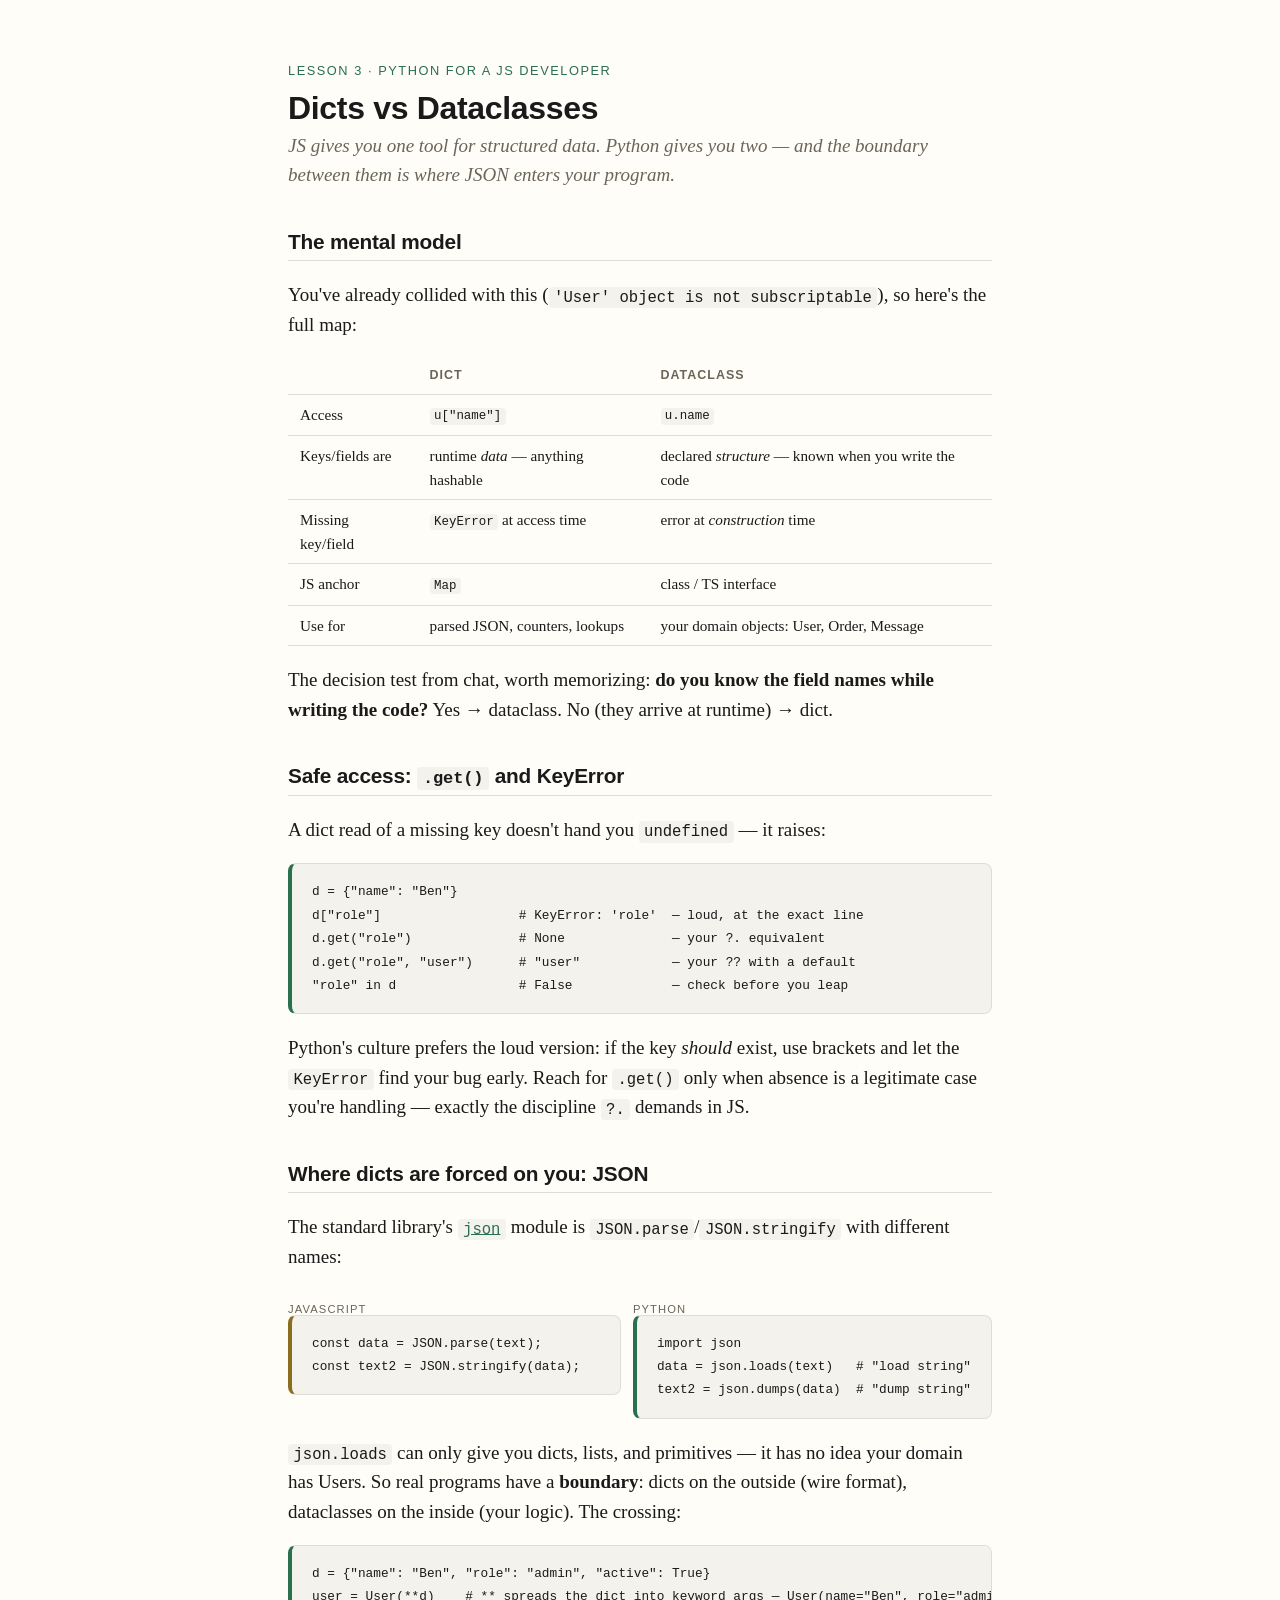
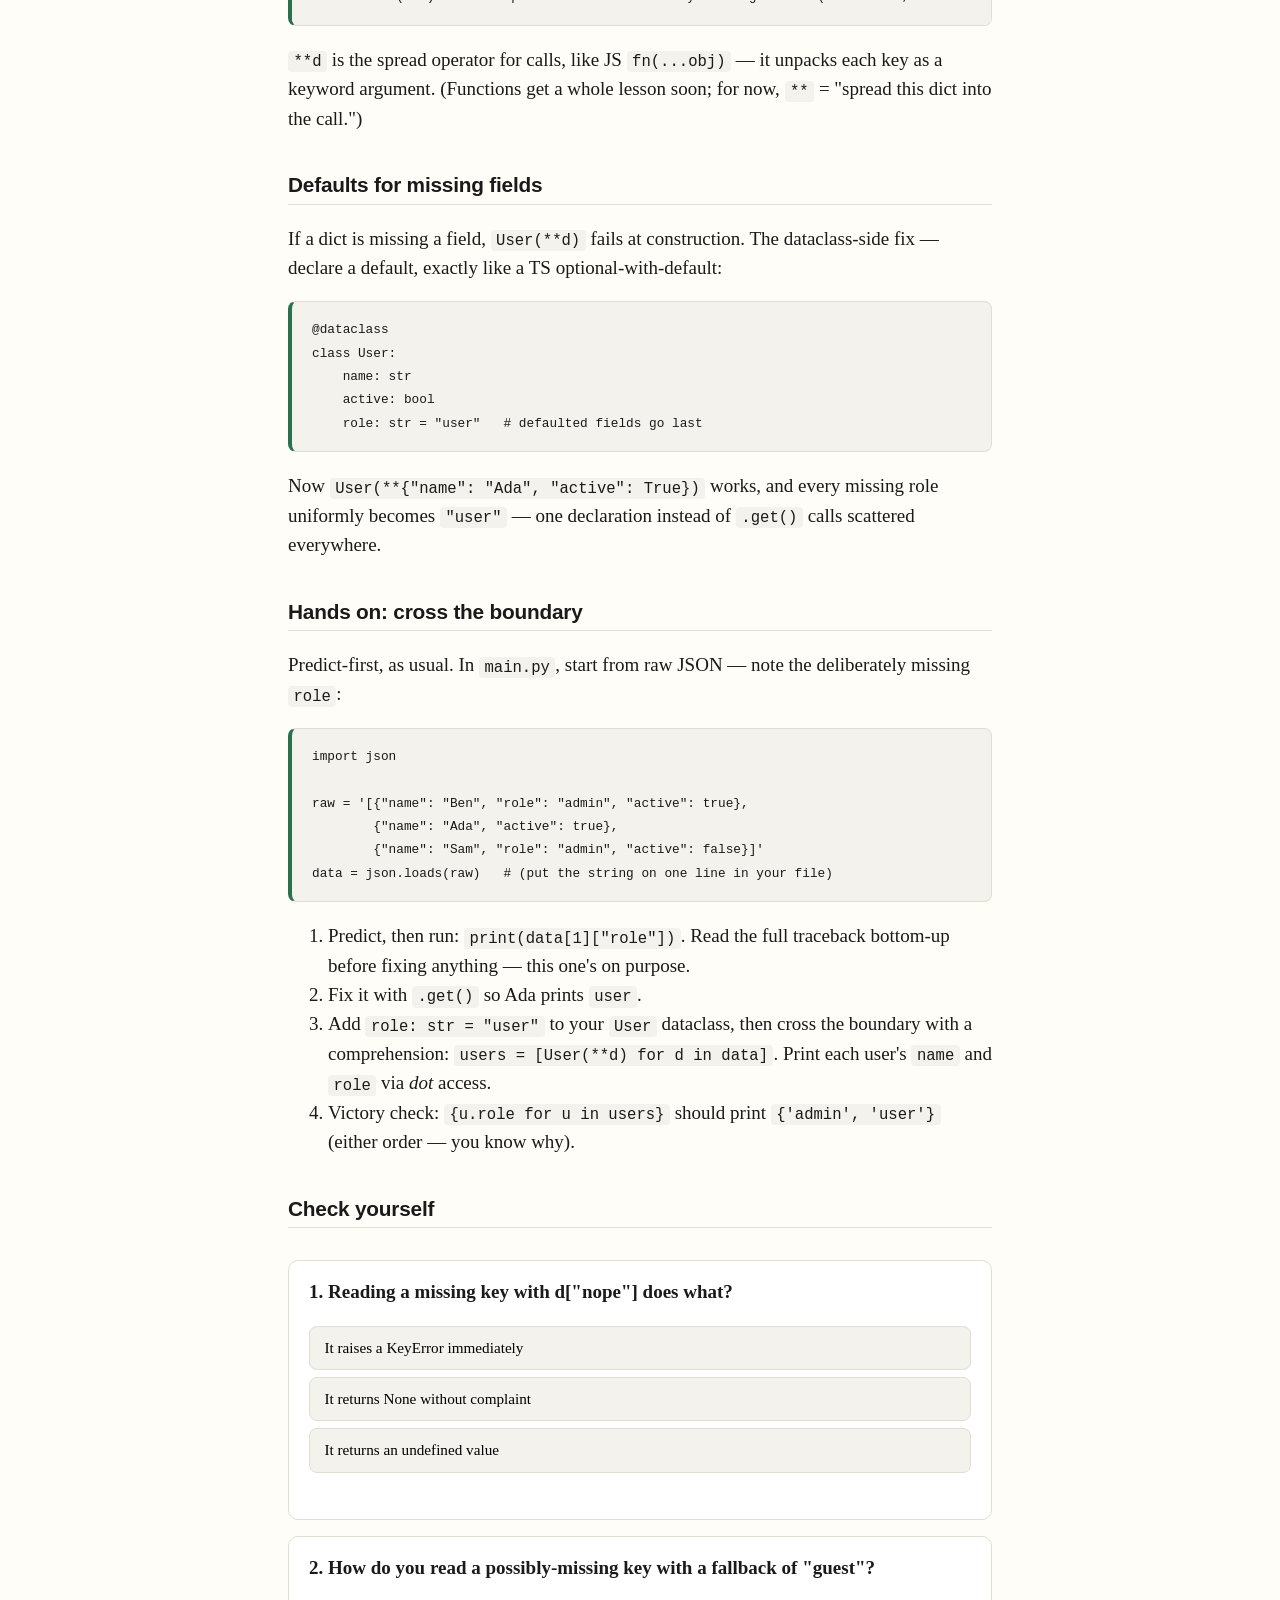
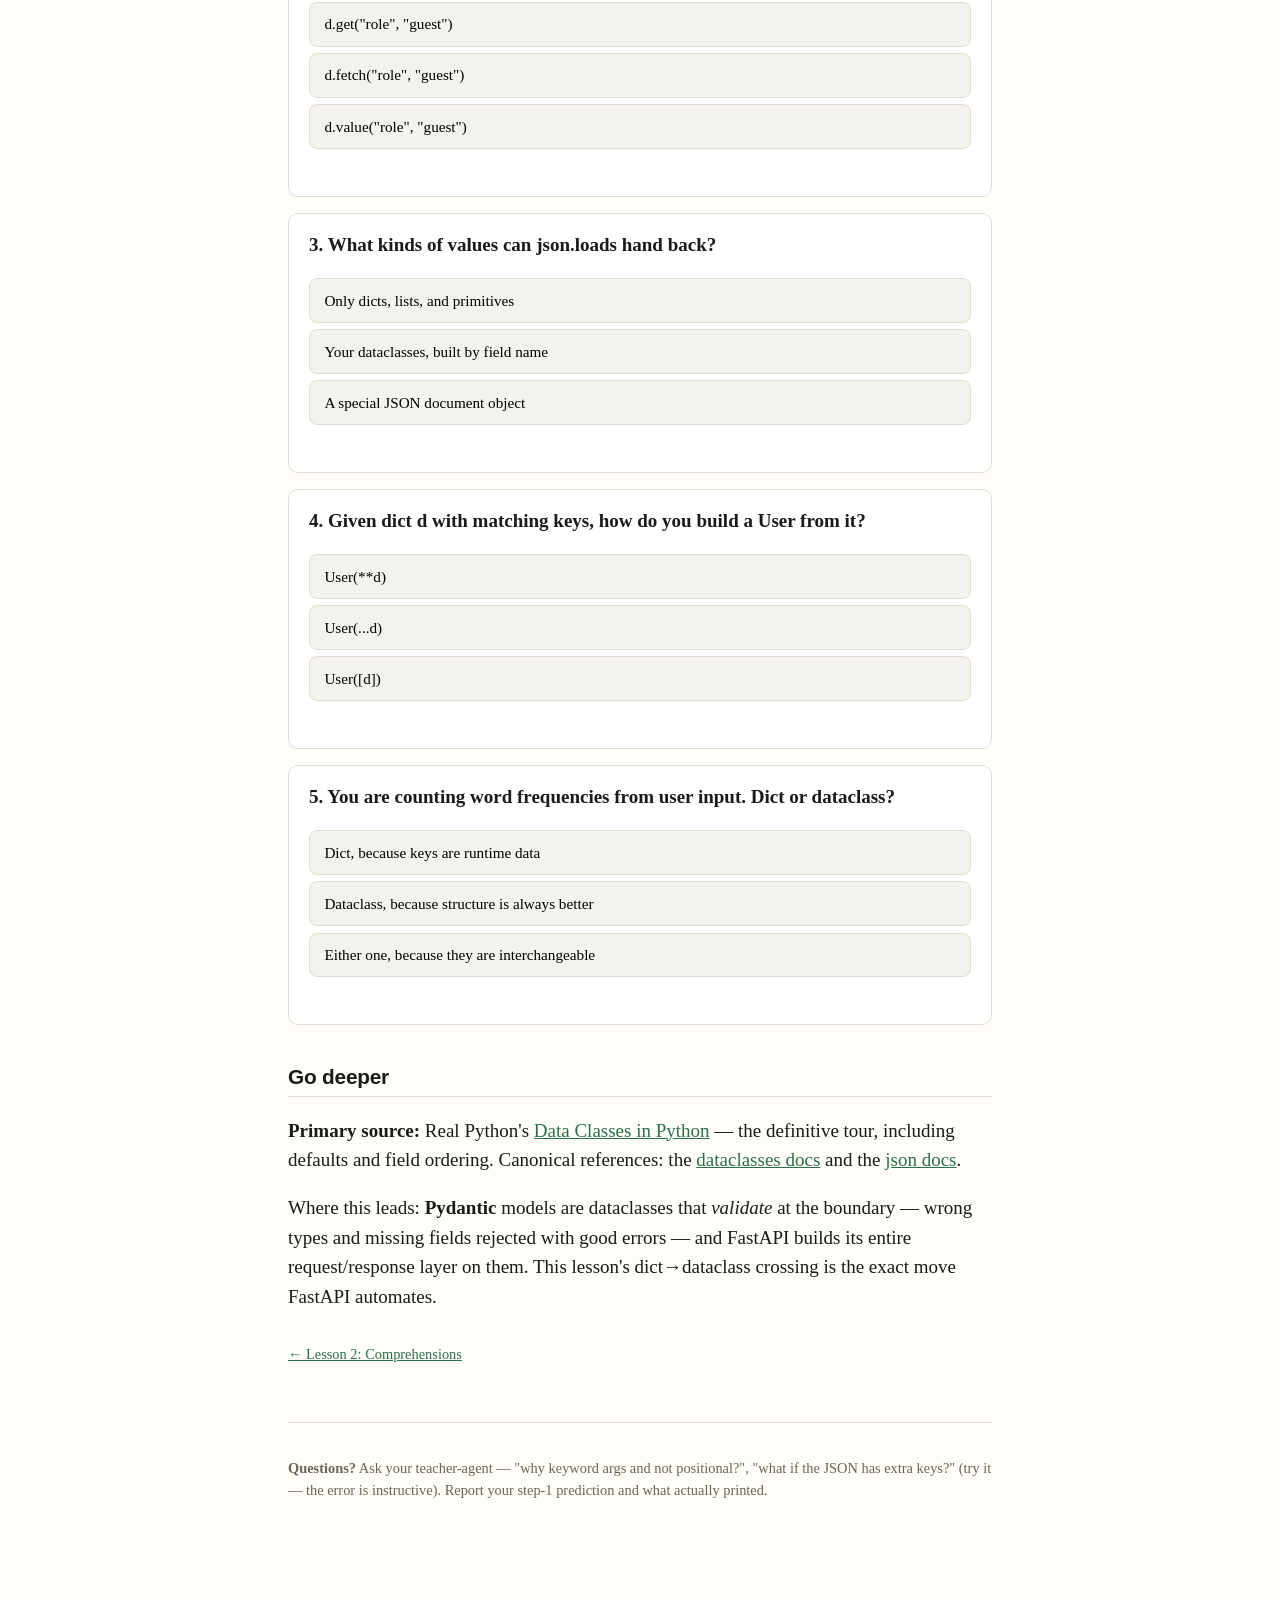
==== lessons/0003-dicts-vs-dataclasses.html @ da70a23d "Publish Python course site: lessons 1-3, cheat sheet, glossary Co-Authored-By: Claude Fable 5 <norep" ====
<!DOCTYPE html>
<html lang="en">
<head>
<meta charset="utf-8">
<meta name="viewport" content="width=device-width, initial-scale=1">
<title>Lesson 3 · Dicts vs Dataclasses</title>
<link rel="stylesheet" href="../assets/course.css">
</head>
<body>
<main>
  <p class="kicker">Lesson 3 · Python for a JS developer</p>
  <h1>Dicts vs Dataclasses</h1>
  <p class="subtitle">JS gives you one tool for structured data. Python gives you two — and the boundary between them is where JSON enters your program.</p>

  <h2>The mental model</h2>
  <p>You've already collided with this (<code>'User' object is not subscriptable</code>), so here's the full map:</p>
  <table>
    <tr><th></th><th>dict</th><th>dataclass</th></tr>
    <tr><td>Access</td><td><code>u["name"]</code></td><td><code>u.name</code></td></tr>
    <tr><td>Keys/fields are</td><td>runtime <em>data</em> — anything hashable</td><td>declared <em>structure</em> — known when you write the code</td></tr>
    <tr><td>Missing key/field</td><td><code>KeyError</code> at access time</td><td>error at <em>construction</em> time</td></tr>
    <tr><td>JS anchor</td><td><code>Map</code></td><td>class / TS interface</td></tr>
    <tr><td>Use for</td><td>parsed JSON, counters, lookups</td><td>your domain objects: User, Order, Message</td></tr>
  </table>
  <p>The decision test from chat, worth memorizing: <strong>do you know the field names while writing the code?</strong> Yes → dataclass. No (they arrive at runtime) → dict.</p>

  <h2>Safe access: <code>.get()</code> and KeyError</h2>
  <p>A dict read of a missing key doesn't hand you <code>undefined</code> — it raises:</p>
  <pre class="lang-py"><code>d = {"name": "Ben"}
d["role"]                  # KeyError: 'role'  — loud, at the exact line
d.get("role")              # None              — your ?. equivalent
d.get("role", "user")      # "user"            — your ?? with a default
"role" in d                # False             — check before you leap</code></pre>
  <p>Python's culture prefers the loud version: if the key <em>should</em> exist, use brackets and let the <code>KeyError</code> find your bug early. Reach for <code>.get()</code> only when absence is a legitimate case you're handling — exactly the discipline <code>?.</code> demands in JS.</p>

  <h2>Where dicts are forced on you: JSON</h2>
  <p>The standard library's <a href="https://docs.python.org/3/library/json.html"><code>json</code></a> module is <code>JSON.parse</code>/<code>JSON.stringify</code> with different names:</p>
  <div class="compare">
    <div>
      <p class="lang-label">JavaScript</p>
      <pre class="lang-js"><code>const data = JSON.parse(text);
const text2 = JSON.stringify(data);</code></pre>
    </div>
    <div>
      <p class="lang-label">Python</p>
      <pre class="lang-py"><code>import json
data = json.loads(text)   # "load string"
text2 = json.dumps(data)  # "dump string"</code></pre>
    </div>
  </div>
  <p><code>json.loads</code> can only give you dicts, lists, and primitives — it has no idea your domain has Users. So real programs have a <strong>boundary</strong>: dicts on the outside (wire format), dataclasses on the inside (your logic). The crossing:</p>
  <pre class="lang-py"><code>d = {"name": "Ben", "role": "admin", "active": True}
user = User(**d)    # ** spreads the dict into keyword args — User(name="Ben", role="admin", active=True)</code></pre>
  <p><code>**d</code> is the spread operator for calls, like JS <code>fn(...obj)</code> — it unpacks each key as a keyword argument. (Functions get a whole lesson soon; for now, <code>**</code> = "spread this dict into the call.")</p>

  <h2>Defaults for missing fields</h2>
  <p>If a dict is missing a field, <code>User(**d)</code> fails at construction. The dataclass-side fix — declare a default, exactly like a TS optional-with-default:</p>
  <pre class="lang-py"><code>@dataclass
class User:
    name: str
    active: bool
    role: str = "user"   # defaulted fields go last</code></pre>
  <p>Now <code>User(**{"name": "Ada", "active": True})</code> works, and every missing role uniformly becomes <code>"user"</code> — one declaration instead of <code>.get()</code> calls scattered everywhere.</p>

  <h2>Hands on: cross the boundary</h2>
  <p>Predict-first, as usual. In <code>main.py</code>, start from raw JSON — note the deliberately missing <code>role</code>:</p>
  <pre class="lang-py"><code>import json

raw = '[{"name": "Ben", "role": "admin", "active": true},
        {"name": "Ada", "active": true},
        {"name": "Sam", "role": "admin", "active": false}]'
data = json.loads(raw)   # (put the string on one line in your file)</code></pre>
  <ol>
    <li>Predict, then run: <code>print(data[1]["role"])</code>. Read the full traceback bottom-up before fixing anything — this one's on purpose.</li>
    <li>Fix it with <code>.get()</code> so Ada prints <code>user</code>.</li>
    <li>Add <code>role: str = "user"</code> to your <code>User</code> dataclass, then cross the boundary with a comprehension: <code>users = [User(**d) for d in data]</code>. Print each user's <code>name</code> and <code>role</code> via <em>dot</em> access.</li>
    <li>Victory check: <code>{u.role for u in users}</code> should print <code>{'admin', 'user'}</code> (either order — you know why).</li>
  </ol>

  <h2>Check yourself</h2>
  <div class="quiz" data-quiz='[
    {"prompt": "Reading a missing key with d[\"nope\"] does what?",
     "options": ["It raises a KeyError immediately", "It returns None without complaint", "It returns an undefined value"],
     "answer": 0,
     "why": "Bracket access is loud on purpose — the error surfaces at the exact line, not three calls later."},
    {"prompt": "How do you read a possibly-missing key with a fallback of \"guest\"?",
     "options": ["d.get(\"role\", \"guest\")", "d.fetch(\"role\", \"guest\")", "d.value(\"role\", \"guest\")"],
     "answer": 0,
     "why": ".get returns None or your fallback instead of raising — the ?? of dicts."},
    {"prompt": "What kinds of values can json.loads hand back?",
     "options": ["Only dicts, lists, and primitives", "Your dataclasses, built by field name", "A special JSON document object"],
     "answer": 0,
     "why": "JSON parsing knows nothing about your domain — converting dicts to dataclasses is your job, at the boundary."},
    {"prompt": "Given dict d with matching keys, how do you build a User from it?",
     "options": ["User(**d)", "User(...d)", "User([d])"],
     "answer": 0,
     "why": "** spreads each key as a keyword argument — the call-site spread, like fn(...obj) in JS."},
    {"prompt": "You are counting word frequencies from user input. Dict or dataclass?",
     "options": ["Dict, because keys are runtime data", "Dataclass, because structure is always better", "Either one, because they are interchangeable"],
     "answer": 0,
     "why": "The words are not known when you write the code — that is the dict test, passed."}
  ]'></div>

  <h2>Go deeper</h2>
  <p><strong>Primary source:</strong> Real Python's <a href="https://realpython.com/python-data-classes/">Data Classes in Python</a> — the definitive tour, including defaults and field ordering. Canonical references: the <a href="https://docs.python.org/3/library/dataclasses.html">dataclasses docs</a> and the <a href="https://docs.python.org/3/library/json.html">json docs</a>.</p>
  <p>Where this leads: <strong>Pydantic</strong> models are dataclasses that <em>validate</em> at the boundary — wrong types and missing fields rejected with good errors — and FastAPI builds its entire request/response layer on them. This lesson's dict→dataclass crossing is the exact move FastAPI automates.</p>

  <div class="lesson-nav">
    <a href="0002-comprehensions-map-filter-remap.html">← Lesson 2: Comprehensions</a>
  </div>

  <div class="teacher-note">
    <p><strong>Questions?</strong> Ask your teacher-agent — "why keyword args and not positional?", "what if the JSON has extra keys?" (try it — the error is instructive). Report your step-1 prediction and what actually printed.</p>
  </div>
</main>
<script src="../assets/quiz.js"></script>
</body>
</html>
---- assets/course.css ----
/* Shared stylesheet for all lessons and reference docs in this workspace. */

:root {
  --bg: #fffdf8;
  --ink: #1a1a1a;
  --muted: #6b6558;
  --accent: #2a6f4e;      /* python-forest green */
  --accent-soft: #e8f2ec;
  --js: #8a6d1f;          /* js-amber, for the "in JavaScript" column */
  --js-soft: #faf3dd;
  --rule: #e2ddd2;
  --code-bg: #f4f2ec;
  --danger: #a33a2e;
  --danger-soft: #f9e9e6;
}

* { box-sizing: border-box; }

body {
  background: var(--bg);
  color: var(--ink);
  font-family: Charter, Georgia, "Times New Roman", serif;
  font-size: 19px;
  line-height: 1.55;
  margin: 0;
  padding: 0 1.5rem;
}

main {
  max-width: 44rem;
  margin: 0 auto;
  padding: 3rem 0 6rem;
}

h1, h2, h3 {
  font-family: "Avenir Next", Avenir, "Helvetica Neue", sans-serif;
  line-height: 1.2;
  letter-spacing: -0.01em;
}

h1 { font-size: 2rem; margin: 0 0 0.25rem; }
h2 { font-size: 1.3rem; margin-top: 2.5rem; border-bottom: 1px solid var(--rule); padding-bottom: 0.35rem; }
h3 { font-size: 1.05rem; margin-top: 1.75rem; }

.kicker {
  font-family: "Avenir Next", Avenir, "Helvetica Neue", sans-serif;
  font-size: 0.8rem;
  text-transform: uppercase;
  letter-spacing: 0.12em;
  color: var(--accent);
  margin-bottom: 0.5rem;
}

.subtitle { color: var(--muted); font-style: italic; margin-top: 0; }

a { color: var(--accent); }
a:hover { text-decoration-thickness: 2px; }

code, pre {
  font-family: "SF Mono", ui-monospace, Menlo, Consolas, monospace;
  font-size: 0.82em;
}

code { background: var(--code-bg); padding: 0.1em 0.35em; border-radius: 4px; }

pre {
  background: var(--code-bg);
  border: 1px solid var(--rule);
  border-radius: 8px;
  padding: 1rem 1.25rem;
  overflow-x: auto;
  line-height: 1.5;
}
pre code { background: none; padding: 0; }

pre.lang-js { border-left: 4px solid var(--js); }
pre.lang-py { border-left: 4px solid var(--accent); }

.lang-label {
  font-family: "Avenir Next", Avenir, sans-serif;
  font-size: 0.7rem;
  text-transform: uppercase;
  letter-spacing: 0.1em;
  color: var(--muted);
  margin-bottom: -0.5rem;
}

/* Side-by-side JS/Python comparison */
.compare {
  display: grid;
  grid-template-columns: 1fr 1fr;
  gap: 0.75rem;
  margin: 1rem 0;
}
.compare pre { margin: 0.25rem 0 0; }
@media (max-width: 700px) { .compare { grid-template-columns: 1fr; } }

/* Callouts */
.callout {
  border-left: 4px solid var(--accent);
  background: var(--accent-soft);
  border-radius: 0 8px 8px 0;
  padding: 0.75rem 1.25rem;
  margin: 1.5rem 0;
}
.callout.gotcha { border-color: var(--danger); background: var(--danger-soft); }
.callout .label {
  font-family: "Avenir Next", Avenir, sans-serif;
  font-weight: 600;
  font-size: 0.8rem;
  text-transform: uppercase;
  letter-spacing: 0.08em;
}

/* Tables */
table { border-collapse: collapse; width: 100%; margin: 1rem 0; font-size: 0.95rem; }
th, td { text-align: left; padding: 0.5rem 0.75rem; border-bottom: 1px solid var(--rule); vertical-align: top; }
th {
  font-family: "Avenir Next", Avenir, sans-serif;
  font-size: 0.78rem;
  text-transform: uppercase;
  letter-spacing: 0.08em;
  color: var(--muted);
}

/* Quiz component (used with quiz.js) */
.quiz { margin: 2rem 0; }
.quiz-q {
  border: 1px solid var(--rule);
  border-radius: 10px;
  padding: 1rem 1.25rem 1.25rem;
  margin: 1rem 0;
  background: #fff;
}
.quiz-q p.prompt { margin-top: 0; font-weight: 600; }
.quiz-q button.option {
  display: block;
  width: 100%;
  text-align: left;
  font: inherit;
  font-size: 0.95rem;
  background: var(--code-bg);
  border: 1px solid var(--rule);
  border-radius: 8px;
  padding: 0.6rem 0.9rem;
  margin: 0.4rem 0;
  cursor: pointer;
}
.quiz-q button.option:hover { border-color: var(--accent); }
.quiz-q button.option.correct { background: var(--accent-soft); border-color: var(--accent); }
.quiz-q button.option.wrong { background: var(--danger-soft); border-color: var(--danger); }
.quiz-q button.option:disabled { cursor: default; opacity: 0.85; }
.quiz-q .feedback { font-size: 0.9rem; margin: 0.5rem 0 0; min-height: 1.3em; }
.quiz-q .feedback.ok { color: var(--accent); }
.quiz-q .feedback.no { color: var(--danger); }

/* Footer nav / teacher reminder */
.teacher-note {
  margin-top: 3.5rem;
  border-top: 1px solid var(--rule);
  padding-top: 1.25rem;
  font-size: 0.9rem;
  color: var(--muted);
}
.lesson-nav { display: flex; justify-content: space-between; margin-top: 2rem; font-size: 0.9rem; }
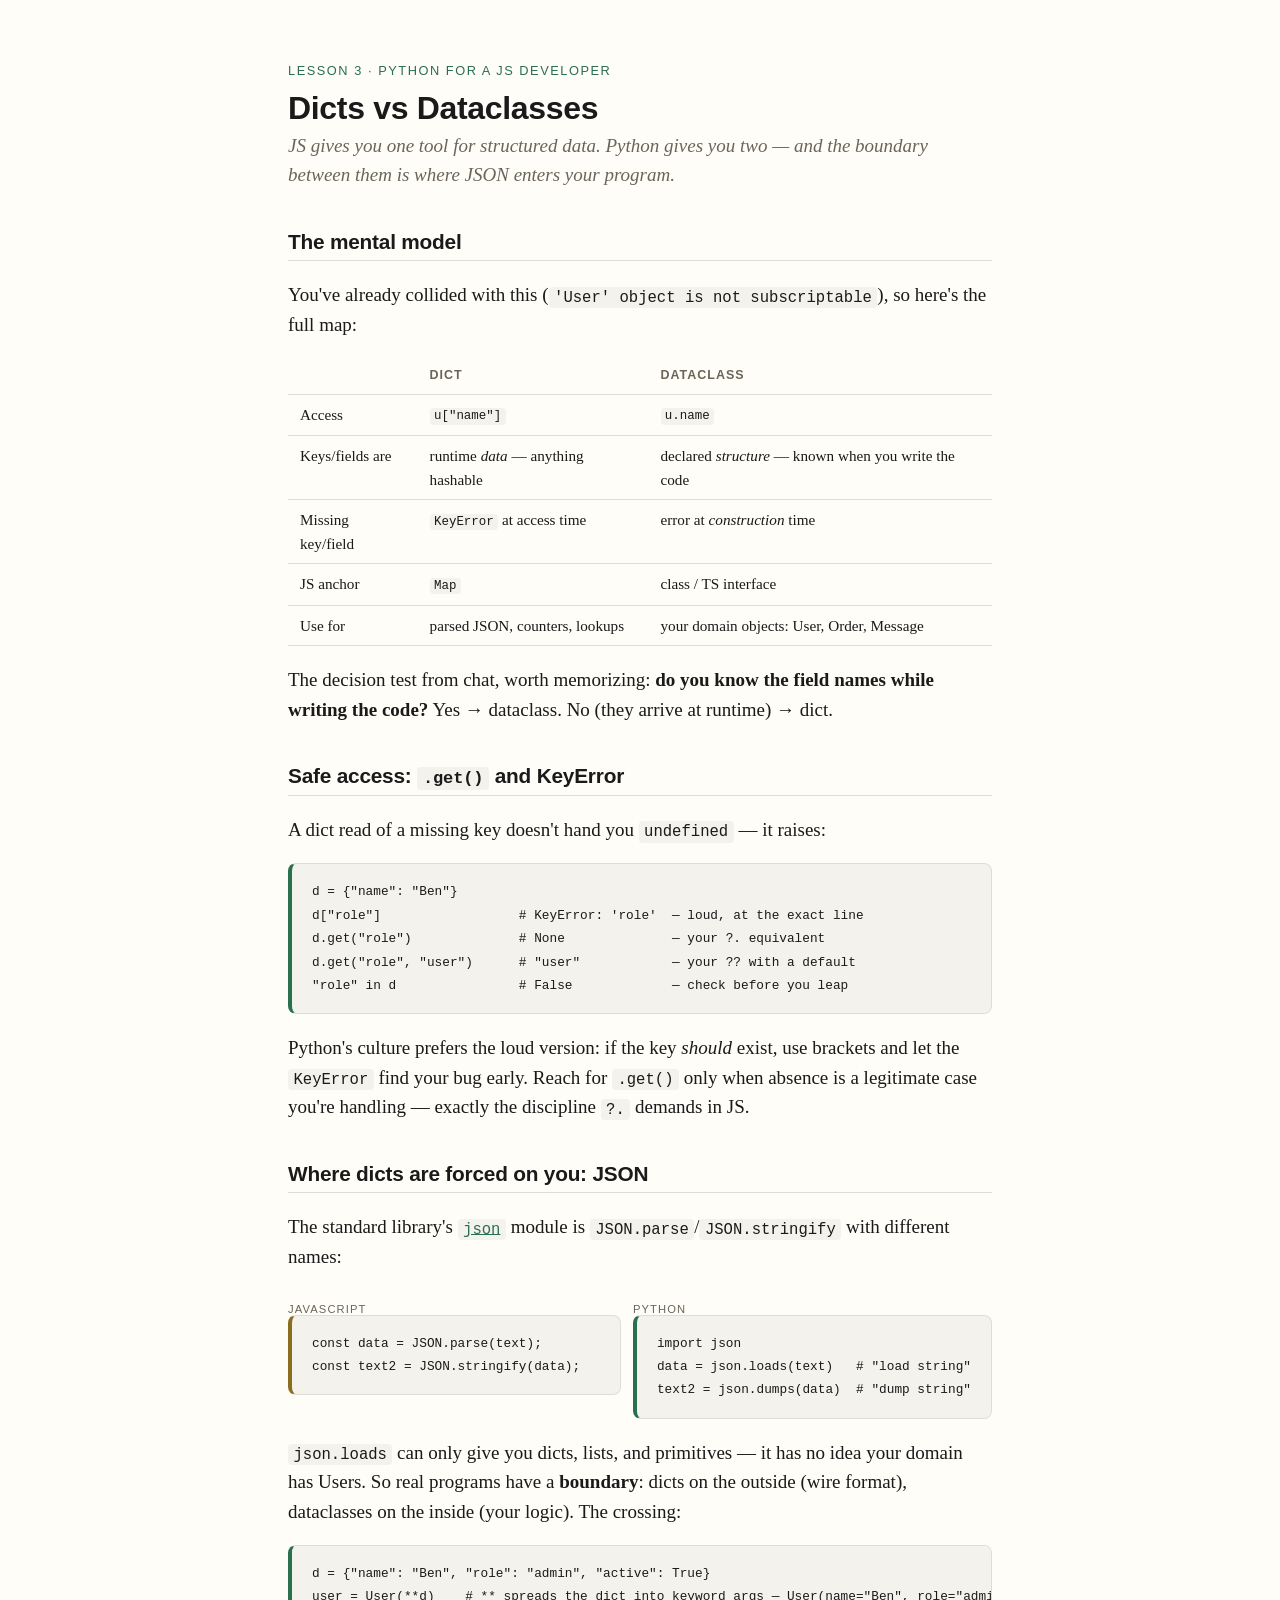
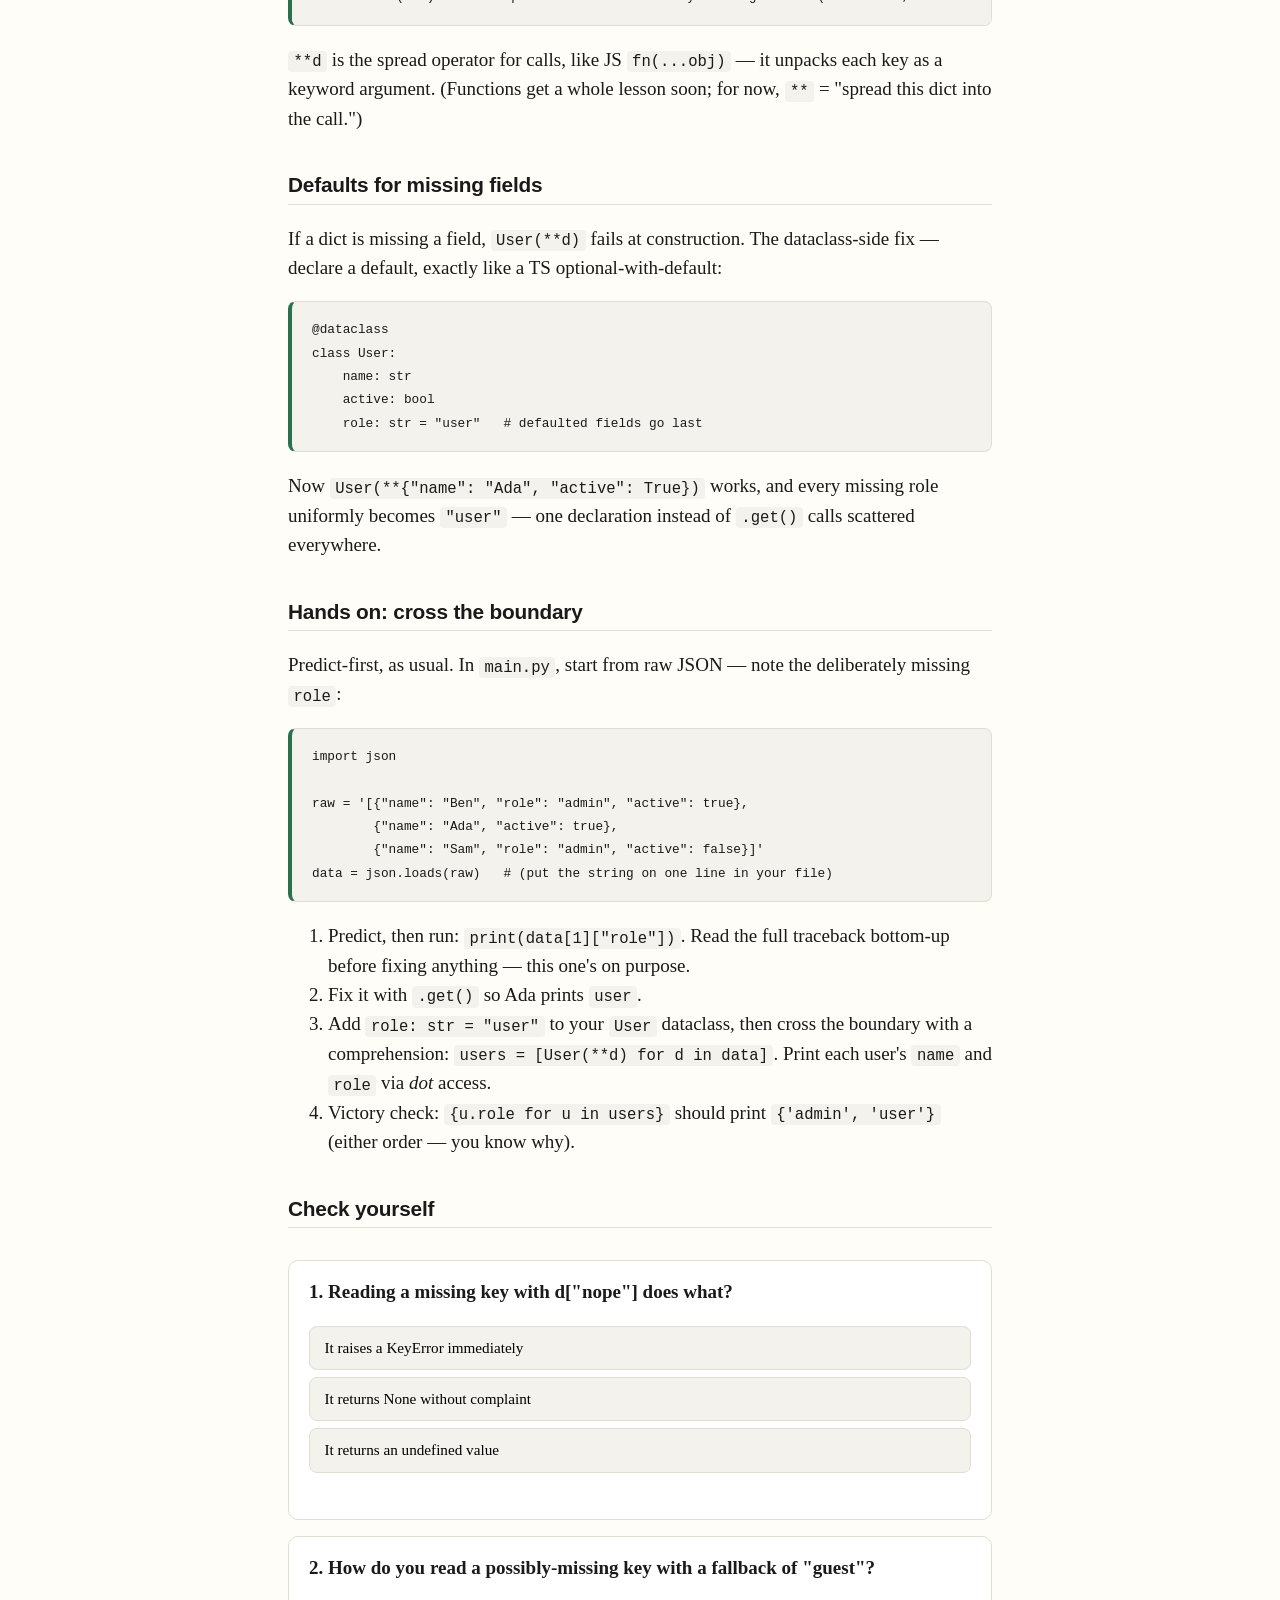
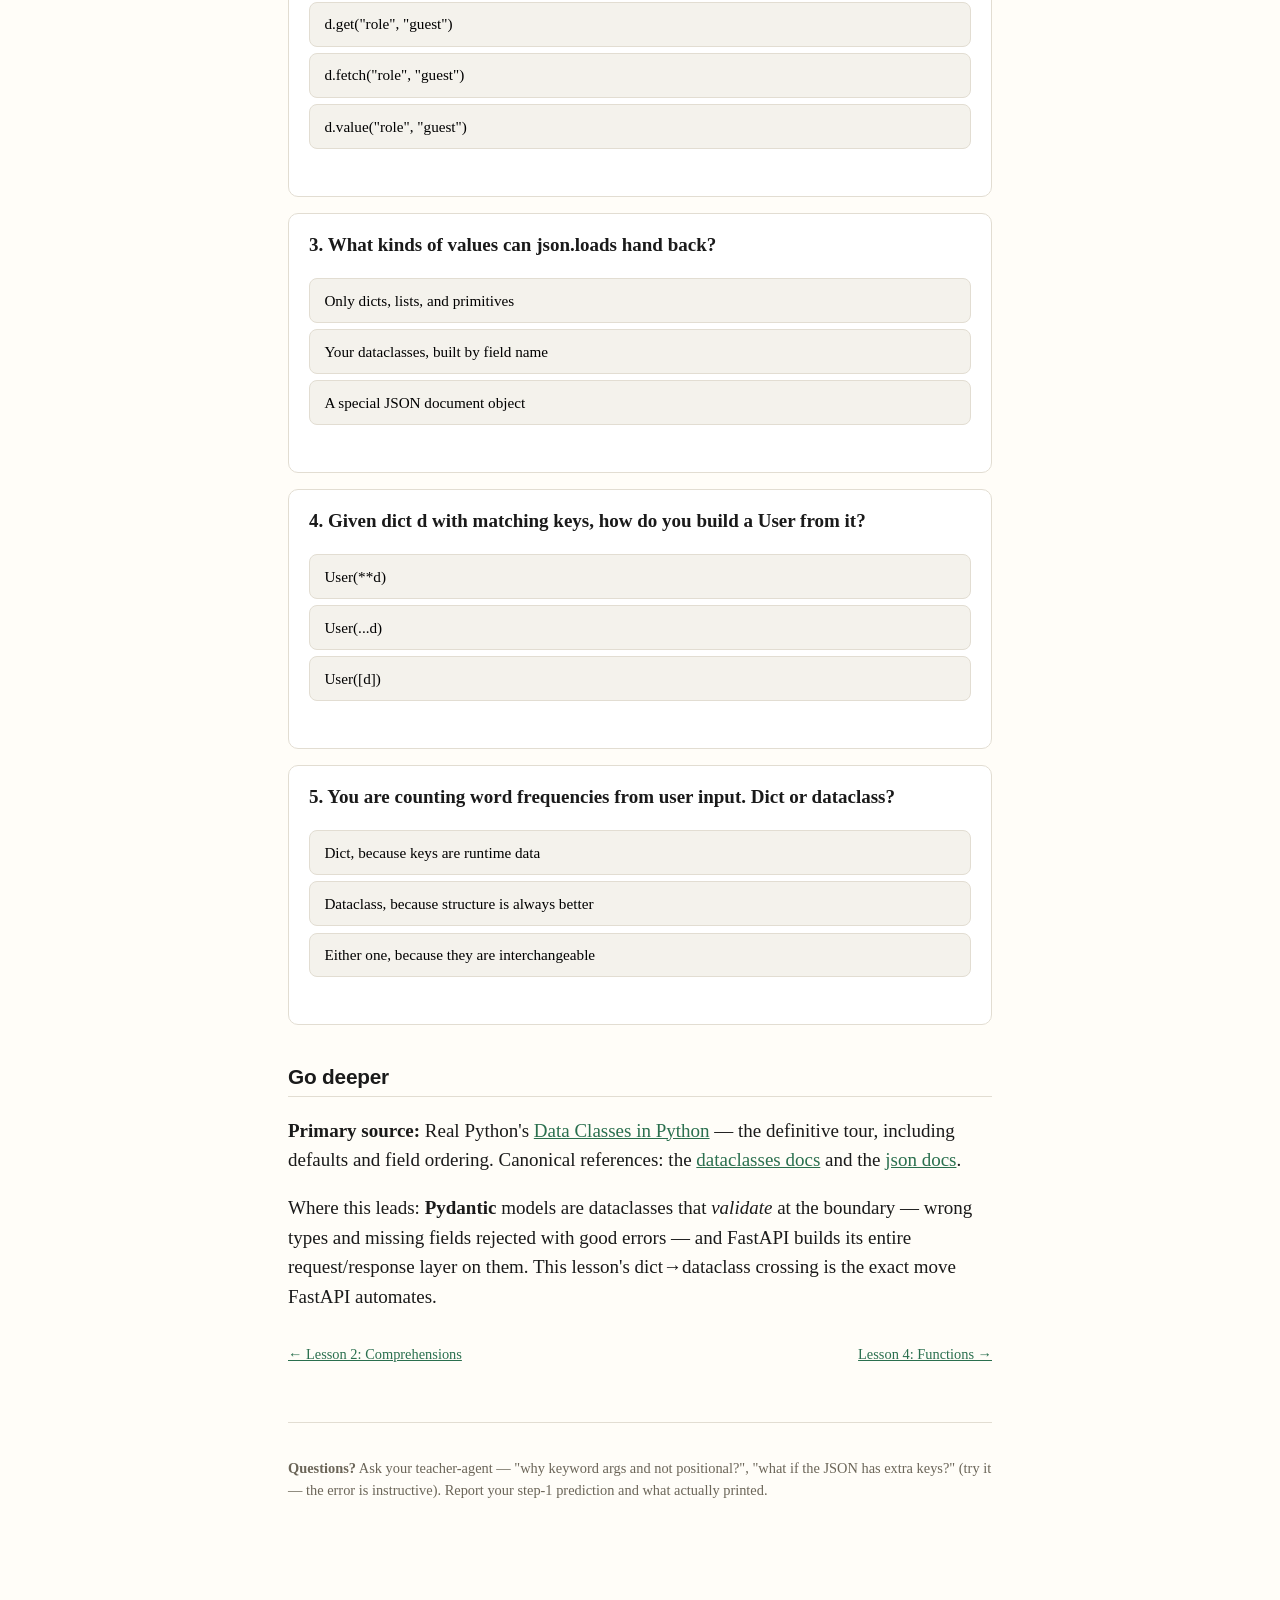
==== commit ad8ac924: "Lesson 4: functions — defaults gotcha, keyword args, *args/**kwargs Co-Authored-By: Claude Fable 5 <" ====
--- a/lessons/0003-dicts-vs-dataclasses.html
+++ b/lessons/0003-dicts-vs-dataclasses.html
@@ -107,6 +107,7 @@
 
   <div class="lesson-nav">
     <a href="0002-comprehensions-map-filter-remap.html">← Lesson 2: Comprehensions</a>
+    <a href="0004-functions-defaults-kwargs.html">Lesson 4: Functions →</a>
   </div>
 
   <div class="teacher-note">
